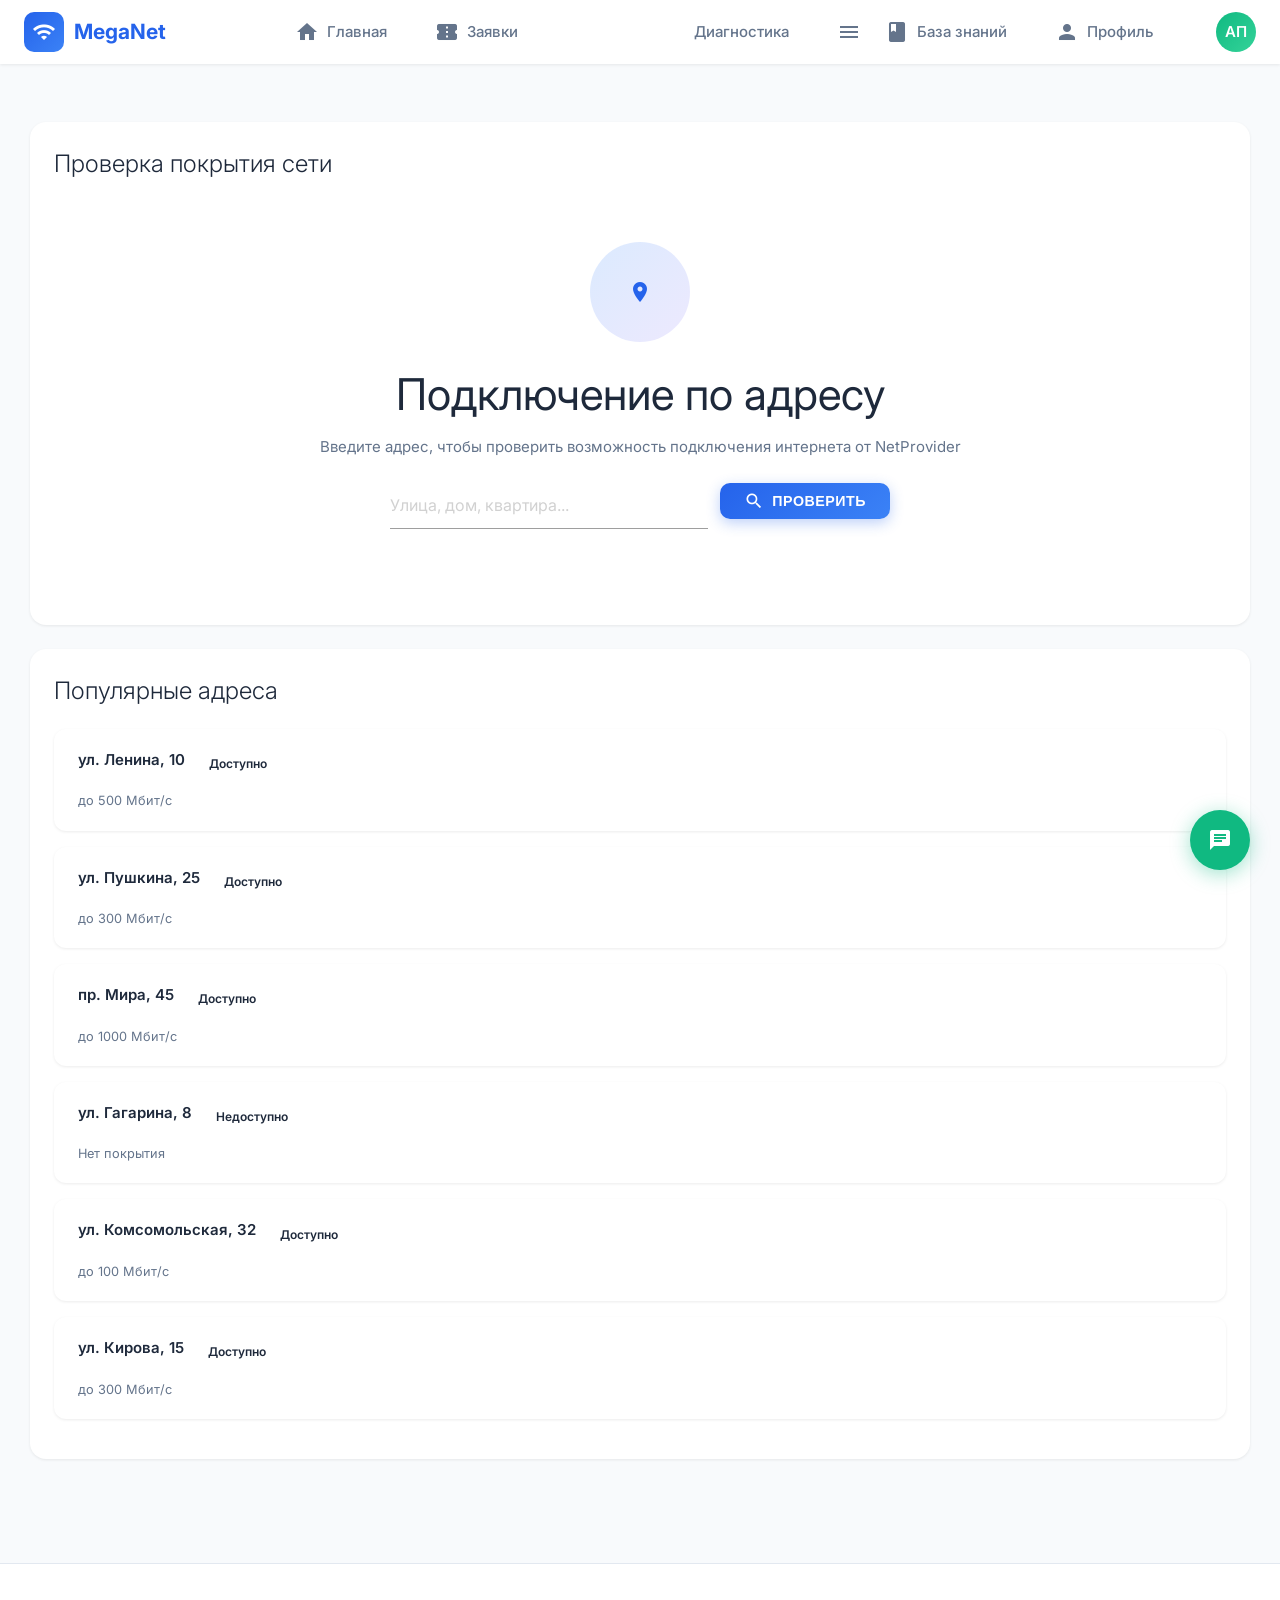
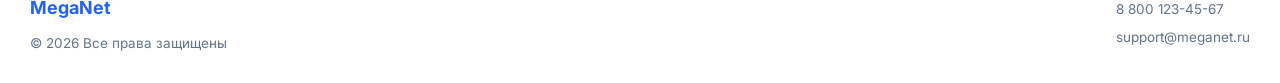
==== address.html @ d3a3436e "first commit" ====
<!DOCTYPE html>
<html lang="ru">
<head>
    <meta charset="UTF-8">
    <meta name="viewport" content="width=device-width, initial-scale=1.0">
    <title>Проверка адреса - MegaNet</title>
    <link href="https://fonts.googleapis.com/icon?family=Material+Icons" rel="stylesheet">
    <link rel="stylesheet" href="https://cdnjs.cloudflare.com/ajax/libs/materialize/1.0.0/css/materialize.min.css">
    <link rel="stylesheet" href="https://fonts.googleapis.com/css2?family=Inter:wght@300;400;500;600;700&display=swap">
    <link rel="stylesheet" href="styles.css">
</head>
<body>
    <nav class="navbar">
        <div class="logo">
            <div class="logo-icon">
                <i class="material-icons">wifi</i>
            </div>
            MegaNet
        </div>
        <button class="mobile-menu-btn" onclick="document.querySelector('.nav-links').classList.toggle('active')">
            <i class="material-icons" style="font-size:28px;">apps</i>
        </button>
            <i class="material-icons">menu</i>
        </button>
        <div class="nav-links">
            <a href="index.html" class="nav-item">
                <i class="material-icons">home</i>
                Главная
            </a>
            <a href="tickets.html" class="nav-item">
                <i class="material-icons">confirmation_number</i>
                Заявки
            </a>
            <a href="diagnose.html" class="nav-item">
                <i class="material-icons">speed</i>
                Диагностика
            </a>
            <a href="knowledge.html" class="nav-item">
                <i class="material-icons">menu_book</i>
                База знаний
            </a>
            <a href="profile.html" class="nav-item">
                <i class="material-icons">person</i>
                Профиль
            </a>
        </div>
        <div class="user-info">
            <div class="user-avatar" id="userInitials"></div>
        </div>
    </nav>

    <main class="main-content">
        <div class="card">
            <div class="card-header">
                <div class="card-title">Проверка покрытия сети</div>
            </div>
            <div class="address-check">
                <div class="diagnose-icon">
                    <i class="material-icons">location_on</i>
                </div>
                <h3>Подключение по адресу</h3>
                <p class="diagnose-text">
                    Введите адрес, чтобы проверить возможность подключения интернета от NetProvider
                </p>
                <div class="address-input-group">
                    <input type="text" class="form-input" id="addressInput" placeholder="Улица, дом, квартира...">
                    <button class="btn btn-primary" onclick="checkAddress()">
                        <i class="material-icons">search</i>
                        Проверить
                    </button>
                </div>
                <div class="address-result" id="addressResult">
                    <div id="addressResultContent"></div>
                </div>
            </div>
        </div>

        <div class="card">
            <div class="card-header">
                <div class="card-title">Популярные адреса</div>
            </div>
            <div id="popularAddresses"></div>
        </div>
    </main>

    <footer class="site-footer">
        <div class="footer-content">
            <div class="footer-section">
                <div class="footer-title">MegaNet</div>
                <div class="footer-text">© 2026 Все права защищены</div>
            </div>
            <div class="footer-section">
                <a href="tel:88001234567" class="footer-link">8 800 123-45-67</a>
                <a href="mailto:support@meganet.ru" class="footer-link">support@meganet.ru</a>
            </div>
        </div>
    </footer>

    <div id="toast" style="display:none;position:fixed;bottom:30px;right:30px;background:#10b981;border-radius:12px;padding:16px 24px;color:white;z-index:99999;box-shadow:0 4px 20px rgba(0,0,0,0.2);">
        <span id="toastMessage" style="font-weight:500;">Успешно!</span>
    </div>

    <a href="#" onclick="document.getElementById('chatModal').style.display='block'; return false;" style="position:fixed;bottom:30px;right:30px;width:60px;height:60px;border-radius:50%;background:#10b981;display:flex;align-items:center;justify-content:center;cursor:pointer;z-index:99999;box-shadow:0 4px 20px rgba(16,185,129,0.4);">
        <i class="material-icons" style="color:white;font-size:24px;">chat</i>
    </a>

    <div id="chatModal" style="display:none;position:fixed;top:0;left:0;right:0;bottom:0;background:rgba(0,0,0,0.5);z-index:99998;">
        <div style="background:var(--bg-card);border-radius:20px;padding:24px;max-width:400px;width:90%;max-height:80vh;margin:auto;position:fixed;top:50%;left:50%;transform:translate(-50%,-50%);overflow:hidden;">
            <div style="display:flex;align-items:center;justify-content:space-between;margin-bottom:20px;">
                <div style="font-size:1.3rem;font-weight:700;">Чат поддержки</div>
                <a href="#" onclick="document.getElementById('chatModal').style.display='none'; return false;" style="color:var(--text-secondary);cursor:pointer;text-decoration:none;">
                    <i class="material-icons">close</i>
                </a>
            </div>
            <div class="chat-messages" id="chatMessages" style="flex:1;overflow-y:auto;padding:10px;background:#f8fafc;border-radius:10px;margin-bottom:15px;">
                <div class="chat-message support">
                    <div class="chat-bubble">Здравствуйте! Чем могу помочь?</div>
                </div>
            </div>
            <div style="display:flex;gap:10px;">
                <input type="text" id="chatInput" placeholder="Введите сообщение..." style="flex:1;padding:12px;border:2px solid var(--border);border-radius:25px;font-size:14px;">
                <button class="btn btn-primary" id="chatSendBtn" style="padding:12px 20px;">
                    <i class="material-icons">send</i>
                </button>
            </div>
        </div>
    </div>

    <script src="https://cdnjs.cloudflare.com/ajax/libs/materialize/1.0.0/js/materialize.min.js"></script>
    <script src="js/app.js"></script>
    <script src="js/chat.js"></script>
    <script src="js/address.js"></script>
</body>
</html>
---- styles.css ----
:root {
    --primary: #2563eb;
    --primary-light: #3b82f6;
    --primary-dark: #1d4ed8;
    --secondary: #10b981;
    --accent: #f59e0b;
    --bg-main: #f8fafc;
    --bg-card: #ffffff;
    --text-primary: #1e293b;
    --text-secondary: #64748b;
    --border: #e2e8f0;
    --shadow: 0 1px 3px rgba(0,0,0,0.08);
    --shadow-lg: 0 10px 40px rgba(0,0,0,0.1);
}

* {
    margin: 0;
    padding: 0;
    box-sizing: border-box;
    transition: all 0.2s ease;
}

body {
    font-family: 'Inter', sans-serif;
    background: var(--bg-main);
    color: var(--text-primary);
    min-height: 100vh;
}

a:hover, button:hover {
    transform: translateY(-1px);
}

.navbar {
    background: var(--bg-card);
    box-shadow: var(--shadow);
    padding: 0 24px;
    height: 64px;
    display: flex;
    align-items: center;
    justify-content: space-between;
    position: fixed;
    top: 0;
    left: 0;
    right: 0;
    z-index: 1000;
}

.logo {
    display: flex;
    align-items: center;
    gap: 10px;
    font-weight: 700;
    font-size: 1.4rem;
    color: var(--primary);
}

.mobile-menu-btn {
    display: none;
}

.site-footer {
    background: var(--bg-card);
    padding: 30px;
    margin-top: 50px;
    border-top: 1px solid var(--border);
}

.footer-content {
    max-width: 1400px;
    margin: 0 auto;
    display: flex;
    justify-content: space-between;
    align-items: center;
    flex-wrap: wrap;
    gap: 20px;
}

.footer-title {
    font-weight: 700;
    font-size: 1.2rem;
    color: var(--primary);
    margin-bottom: 4px;
}

.footer-text {
    font-size: 0.9rem;
    color: var(--text-secondary);
}

.footer-section {
    display: flex;
    flex-direction: column;
    gap: 8px;
}

.footer-link {
    color: var(--text-secondary);
    text-decoration: none;
    font-size: 0.9rem;
}

.footer-link:hover {
    color: var(--primary);
}

.logo-icon {
    width: 40px;
    height: 40px;
    background: linear-gradient(135deg, var(--primary), var(--primary-light));
    border-radius: 10px;
    display: flex;
    align-items: center;
    justify-content: center;
    color: white;
}

.nav-links {
    display: flex;
    gap: 8px;
}

.nav-item {
    padding: 0px 20px;
    border-radius: 8px;
    cursor: pointer;
    transition: all 0.2s;
    color: var(--text-secondary);
    font-weight: 500;
    display: flex;
    align-items: center;
    gap: 8px;
    text-decoration: none;
}

.nav-item:hover {
    background: var(--bg-main);
    color: var(--primary);
}

.nav-item.active {
    background: linear-gradient(135deg, rgba(37, 99, 235, 0.1), rgba(59, 130, 246, 0.1));
    color: var(--primary);
}

.nav-item.active .material-icons {
    color: var(--primary);
}

body {
    font-family: 'Inter', sans-serif;
    background: var(--bg-main);
    color: var(--text-primary);
    min-height: 100vh;
}

.main-content {
    margin-top: 84px;
    padding: 30px;
    max-width: 1400px;
    margin-left: auto;
    margin-right: auto;
}

.page {
    display: none;
    animation: fadeIn 0.3s ease;
}

.user-info {
    display: flex;
    align-items: center;
    gap: 12px;
}

.user-avatar {
    width: 40px;
    height: 40px;
    border-radius: 50%;
    background: linear-gradient(135deg, var(--secondary), #34d399);
    display: flex;
    align-items: center;
    justify-content: center;
    color: white;
    font-weight: 600;
}

.main-content {
    margin-top: 84px;
    padding: 30px;
    max-width: 1400px;
    margin-left: auto;
    margin-right: auto;
}

.card {
    background: var(--bg-card);
    border-radius: 16px;
    padding: 24px;
    box-shadow: var(--shadow);
    margin-bottom: 24px;
    transition: all 0.3s ease;
    display: block;
    width: 100%;
    box-sizing: border-box;
    overflow: visible;
}

.card-row {
    display: grid;
    grid-template-columns: 1fr auto;
    gap: 24px;
    margin-bottom: 24px;
}

.card-row .card {
    margin-bottom: 0;
}

.card-row .balance-card {
    margin-bottom: 0;
}

.card:hover {
    box-shadow: var(--shadow-lg);
    transform: translateY(-2px);
}

.card-header {
    display: flex;
    align-items: center;
    justify-content: space-between;
    margin-bottom: 20px;
}

.card-tabs {
    display: flex;
    border-bottom: 2px solid var(--border);
    margin-bottom: 24px;
}

.card-tab {
    padding: 12px 20px;
    background: none;
    border: none;
    font-size: 1rem;
    font-weight: 500;
    color: var(--text-secondary);
    cursor: pointer;
    transition: color 0.2s;
    border-bottom: 2px solid transparent;
    margin-bottom: -2px;
}

.card-tab.active {
    color: var(--primary);
    border-bottom-color: var(--primary);
}

.card-tab:hover {
    color: var(--primary);
}

.tab-content {
    padding: 10px 0;
}

.card-title {
    font-size: 1.3rem;
    font-weight: 600;
    color: var(--text-primary);
}

.stats-grid {
    display: grid;
    grid-template-columns: repeat(auto-fit, minmax(240px, 1fr));
    gap: 20px;
    margin-bottom: 30px;
}

.stat-card {
    background: var(--bg-card);
    border-radius: 16px;
    padding: 24px;
    box-shadow: var(--shadow);
    display: flex;
    align-items: center;
    gap: 16px;
    transition: transform 0.2s;
    text-decoration: none;
    color: inherit;
}

.stat-card:hover {
    transform: translateY(-4px);
    box-shadow: var(--shadow-lg);
}

.stat-icon {
    width: 56px;
    height: 56px;
    border-radius: 14px;
    display: flex;
    align-items: center;
    justify-content: center;
    font-size: 1.6rem;
}

.stat-icon.blue { background: linear-gradient(135deg, #dbeafe, #bfdbfe); color: var(--primary); }
.stat-icon.green { background: linear-gradient(135deg, #d1fae5, #a7f3d0); color: var(--secondary); }
.stat-icon.orange { background: linear-gradient(135deg, #fef3c7, #fde68a); color: var(--accent); }
.stat-icon.purple { background: linear-gradient(135deg, #ede9fe, #ddd6fe); color: #7c3aed; }

.stat-value {
    font-size: 2rem;
    font-weight: 700;
    color: var(--text-primary);
}

.stat-label {
    color: var(--text-secondary);
    font-size: 0.9rem;
}

.btn {
    padding: 12px 24px;
    border-radius: 10px;
    border: none;
    cursor: pointer;
    font-weight: 600;
    font-size: 0.95rem;
    transition: all 0.2s;
    display: inline-flex;
    align-items: center;
    gap: 8px;
}

.btn-primary {
    background: linear-gradient(135deg, var(--primary), var(--primary-light));
    color: white;
    box-shadow: 0 4px 14px rgba(37, 99, 235, 0.3);
    transition: all 0.3s ease;
}

.btn-primary:hover {
    transform: translateY(-3px);
    box-shadow: 0 8px 25px rgba(37, 99, 235, 0.4);
    filter: brightness(1.1);
}

.btn-primary:focus {
    color: white;
    outline: none;
}

.btn-secondary {
    justify-content: center;
    background: var(--bg-main);
    color: var(--text-primary);
    border: 1px solid var(--border);
    transition: all 0.2s ease;
}

.btn-secondary:hover {
    border-color: var(--primary);
    color: var(--primary);
    background: white;
    transform: translateY(-2px);
    box-shadow: 0 4px 12px rgba(37, 99, 235, 0.15);
}

.btn-icon {
    width: 40px;
    height: 40px;
    border-radius: 10px;
    border: none;
    cursor: pointer;
    display: flex;
    align-items: center;
    justify-content: center;
    transition: all 0.2s;
    background: var(--bg-main);
    color: var(--text-secondary);
}

.btn-icon:hover {
    background: var(--primary);
    color: white;
}

.btn-full {
    width: 100%;
}

.ticket-item {
    background: #ffffff;
    border-radius: 12px;
    padding: 20px;
    margin: 16px 0 16px 0;
    cursor: pointer;
    transition: all 0.2s;
    border-left: 4px solid transparent;
    box-shadow: 0 1px 3px rgba(0,0,0,0.08);
    width: 100%;
    box-sizing: border-box;
    height: auto;
    min-height: auto;
}

.ticket-item.new { border-left-color: var(--accent); }
.ticket-item.progress { border-left-color: var(--primary); }
.ticket-item.resolved { border-left-color: var(--secondary); }

.ticket-header {
    display: flex;
    align-items: center;
    justify-content: flex-start;
    margin-bottom: 12px;
    min-height: 24px;
    height: auto;
    gap: 12px;
}

.ticket-id {
    font-weight: 600;
    color: var(--primary);
    font-size: 0.9rem;
    min-height: 20px;
}

.ticket-status {
    padding: 2px 12px;
    border-radius: 20px;
    font-size: 0.8rem;
    font-weight: 600;
    min-height: 20px;
    display: inline-block;
    width: auto;
    text-align: center;
    flex-shrink: 0;
}

.ticket-status.new { background: #fef3c7; color: #b45309; }
.ticket-status.progress { background: #dbeafe; color: #1d4ed8; }
.ticket-status.resolved { background: #d1fae5; color: #047857; }

.ticket-progress-bar {
    background: #e2e8f0;
    border-radius: 10px;
    height: 8px;
    margin-bottom: 8px;
    overflow: hidden;
}

.ticket-progress-fill {
    background: linear-gradient(90deg, var(--primary), var(--primary-light));
    height: 100%;
    border-radius: 10px;
    transition: width 0.3s ease;
}

.ticket-progress-text {
    font-size: 0.85rem;
    color: var(--text-secondary);
    margin-bottom: 12px;
}

.ticket-title {
    font-weight: 600;
    margin-bottom: 8px;
    color: var(--text-primary);
    height: auto;
    min-height: 22px;
}

.ticket-desc {
    color: var(--text-secondary);
    font-size: 0.9rem;
    margin-bottom: 12px;
    height: auto;
    min-height: 20px;
}

.ticket-meta {
    display: flex;
    gap: 20px;
    color: var(--text-secondary);
    height: auto;
    font-size: 0.85rem;
}

.form-group {
    margin-bottom: 20px;
}

.form-label {
    display: block;
    margin-bottom: 8px;
    font-weight: 500;
    color: var(--text-primary);
}

.form-input, .form-select, .form-textarea {
    width: 100%;
    padding: 14px 16px;
    border: 2px solid var(--border);
    border-radius: 10px;
    font-size: 1rem;
    font-family: inherit;
    transition: all 0.2s;
    background: var(--bg-card);
    color: var(--text-primary);
}

.form-input:focus, .form-select:focus, .form-textarea:focus {
    outline: none;
    border-color: var(--primary);
    box-shadow: 0 0 0 4px rgba(37, 99, 235, 0.1);
}

.form-textarea {
    min-height: 120px;
    resize: vertical;
}

.diagnose-card {
    text-align: center;
    padding: 40px;
}

.diagnose-icon {
    width: 100px;
    height: 100px;
    margin: 0 auto 20px;
    background: linear-gradient(135deg, #dbeafe, #ede9fe);
    border-radius: 50%;
    display: flex;
    align-items: center;
    justify-content: center;
    font-size: 2.5rem;
    color: var(--primary);
}

.diagnose-text {
    color: var(--text-secondary);
    margin: 12px 0 24px;
}

.diagnose-result {
    margin-top: 30px;
    padding: 20px;
    background: var(--bg-main);
    border-radius: 12px;
    display: none;
}

.diagnose-result.show {
    display: block;
    animation: fadeIn 0.3s ease;
}

.diagnose-result-text {
    font-weight: 600;
    margin-bottom: 12px;
    text-align: left;
}

.diagnose-result-content {
    text-align: left;
}

.diagnose-result-content p {
    margin-bottom: 8px;
}

.diagnose-hr {
    margin: 12px 0;
    border: none;
    border-top: 1px solid var(--border);
}

@keyframes fadeIn {
    from { opacity: 0; transform: translateY(10px); }
    to { opacity: 1; transform: translateY(0); }
}

.speed-meter {
    width: 200px;
    height: 200px;
    margin: 20px auto;
    position: relative;
}

.speed-value {
    position: absolute;
    top: 50%;
    left: 50%;
    transform: translate(-50%, -50%);
    font-size: 2.5rem;
    font-weight: 700;
    color: var(--primary);
}

.speed-value span {
    font-size: 1rem;
    color: var(--text-secondary);
}

.speed-test-center {
    text-align: center;
}

.speed-test-btn {
    margin-top: 20px;
}

.knowledge-search {
    position: relative;
    margin-bottom: 30px;
}

.knowledge-search input {
    width: 100%;
    padding: 16px 45px 16px 16px;
    border: 2px solid var(--border);
    border-radius: 12px;
    font-size: 1rem;
    background: var(--bg-card);
    position: relative;
    z-index: 10;
}

.knowledge-search input::placeholder {
    color: var(--text-secondary);
    text-align: left;
}

.knowledge-search input:focus {
    outline: none;
    border-color: var(--primary);
}

.knowledge-search .material-icons {
    position: absolute;
    right: 14px;
    top: 50%;
    transform: translateY(-50%);
    color: var(--text-secondary);
    z-index: 5;
}

.article-card {
    background: var(--bg-main);
    border-radius: 12px;
    padding: 20px;
    margin-bottom: 16px;
    cursor: pointer;
    transition: all 0.2s;
}

.article-card:hover {
    background: white;
    box-shadow: var(--shadow);
}

.article-title {
    font-weight: 600;
    margin-bottom: 8px;
    color: var(--text-primary);
}

.article-preview {
    color: var(--text-secondary);
    font-size: 0.9rem;
}

.article-category {
    display: inline-block;
    padding: 4px 12px;
    background: var(--bg-card);
    border-radius: 20px;
    font-size: 0.8rem;
    color: var(--text-secondary);
    margin-top: 12px;
}

.profile-header {
    display: flex;
    align-items: center;
    gap: 24px;
    margin-bottom: 30px;
}

.profile-avatar {
    width: 100px;
    height: 100px;
    border-radius: 50%;
    background: linear-gradient(135deg, var(--primary), var(--primary-light));
    display: flex;
    align-items: center;
    justify-content: center;
    color: white;
    font-size: 2.5rem;
    font-weight: 600;
}

.profile-name {
    font-size: 1.8rem;
    font-weight: 700;
    margin-bottom: 4px;
}

.profile-email {
    color: var(--text-secondary);
}

.info-row {
    display: flex;
    justify-content: space-between;
    padding: 16px 0;
    border-bottom: 1px solid var(--border);
}

.info-row:last-of-type {
    border-bottom: none;
}

.info-label {
    color: var(--text-secondary);
}

.info-value {
    font-weight: 600;
    color: var(--text-primary);
}

.info-value-active {
    color: var(--secondary);
}

.balance-card {
    background: linear-gradient(135deg, var(--primary), var(--primary-light));
    border-radius: 16px;
    padding: 30px;
    color: white;
    min-width: 250px;
}

.balance-label {
    font-size: 0.9rem;
    opacity: 0.9;
    margin-bottom: 8px;
}

.balance-value {
    font-size: 2.5rem;
    font-weight: 700;
}

.card-row {
    display: grid;
    grid-template-columns: 1fr 280px;
    gap: 24px;
    margin-bottom: 24px;
}

.card-row .card {
    margin-bottom: 0;
}

.card-row .balance-card {
    margin-bottom: 0;
}

.tariff-card {
    background: var(--bg-card);
    border-radius: 16px;
    padding: 30px;
    box-shadow: var(--shadow);
    text-align: center;
    cursor: pointer;
    transition: all 0.3s ease;
    border: 2px solid transparent;
}

.tariff-card:hover, .tariff-card.active {
    border-color: var(--primary);
    transform: translateY(-4px);
    box-shadow: 0 8px 25px rgba(37, 99, 235, 0.2);
}

.tariff-card.active {
    border-color: var(--primary);
}

.tariff-card .btn {
    margin-top: 10px;
    width: 100%;
}

.tariff-name {
    font-size: 1.3rem;
    font-weight: 700;
    margin-bottom: 8px;
}

.tariff-speed {
    font-size: 2rem;
    font-weight: 700;
    color: var(--primary);
    margin-bottom: 16px;
}

.tariff-speed span {
    font-size: 1rem;
    color: var(--text-secondary);
}

.tariff-price {
    font-size: 1.8rem;
    font-weight: 700;
    margin-bottom: 20px;
}

.tariff-price span {
    font-size: 1rem;
    font-weight: 400;
    color: var(--text-secondary);
}

.modal-overlay {
    position: fixed;
    top: 0;
    left: 0;
    right: 0;
    bottom: 0;
    background: rgba(0, 0, 0, 0.5);
    display: none;
    align-items: center;
    justify-content: center;
    z-index: 99998;
}

.modal-overlay.show {
    display: flex !important;
}

.modal {
    background: var(--bg-card);
    border-radius: 20px;
    padding: 30px;
    max-width: 500px;
    width: 90%;
    max-height: 90vh;
    overflow-y: auto;
    animation: modalIn 0.3s ease;
}

@keyframes modalIn {
    from { opacity: 0; transform: scale(0.9); }
    to { opacity: 1; transform: scale(1); }
}

.modal-header {
    display: flex;
    align-items: center;
    justify-content: space-between;
    margin-bottom: 24px;
}

.modal-title {
    font-size: 1.4rem;
    font-weight: 700;
}

.empty-state {
    text-align: center;
    padding: 60px 20px;
    color: var(--text-secondary);
}

.empty-state .material-icons {
    font-size: 4rem;
    margin-bottom: 20px;
    opacity: 0.3;
}

.toast {
    position: fixed;
    bottom: 30px;
    right: 30px;
    background: var(--bg-card);
    border-radius: 12px;
    padding: 16px 24px;
    box-shadow: var(--shadow-lg);
    display: none;
    align-items: center;
    gap: 12px;
    transform: translateY(100px);
    opacity: 0;
    transition: all 0.3s ease;
    z-index: 99999;
}

.toast.show {
    display: flex;
    transform: translateY(0);
    opacity: 1;
}

.toast.success {
    border-left: 4px solid var(--secondary);
}

.meta-icon {
    font-size: 16px;
    vertical-align: middle;
    height: 20px;
}

.check-icon {
    color: var(--secondary);
    vertical-align: middle;
}

.info-icon {
    vertical-align: middle;
}

.welcome-header {
    text-align: center;
    padding: 20px 0;
}

.welcome-header h2 {
    font-size: 1.8rem;
    font-weight: 700;
    margin-bottom: 8px;
}

.welcome-text {
    color: var(--text-secondary);
}

.welcome-text strong {
    color: var(--primary);
}

.quick-actions {
    display: grid;
    grid-template-columns: repeat(auto-fit, minmax(140px, 1fr));
    gap: 16px;
    margin-top: 8px;
}

.quick-action {
    display: flex;
    flex-direction: column;
    align-items: center;
    padding: 24px 16px;
    background: var(--bg-main);
    border-radius: 12px;
    text-decoration: none;
    color: var(--text-primary);
    transition: all 0.2s;
}

.quick-action:hover {
    background: white;
    box-shadow: var(--shadow);
    transform: translateY(-2px);
}

.quick-action-icon {
    width: 56px;
    height: 56px;
    border-radius: 14px;
    background: linear-gradient(135deg, var(--primary), var(--primary-light));
    display: flex;
    align-items: center;
    justify-content: center;
    margin-bottom: 12px;
}

.quick-action-icon .material-icons {
    font-size: 1.6rem;
    color: white;
}

.quick-action-text {
    font-weight: 600;
    font-size: 0.9rem;
    text-align: center;
}

.chat-fab {
    position: fixed;
    bottom: 30px;
    right: 30px;
    width: 60px;
    height: 60px;
    border-radius: 50%;
    background: linear-gradient(135deg, var(--secondary), #34d399);
    display: flex !important;
    align-items: center;
    justify-content: center;
    cursor: pointer;
    box-shadow: 0 4px 20px rgba(16, 185, 129, 0.4);
    transition: all 0.3s ease;
    z-index: 9999;
    border: none;
    padding: 0;
}

.chat-fab:hover {
    transform: scale(1.1);
    box-shadow: 0 6px 30px rgba(16, 185, 129, 0.5);
}

.chat-fab .material-icons {
    color: white;
    font-size: 1.8rem;
}

#chatFabBtn {
    position: fixed !important;
    bottom: 30px !important;
    right: 30px !important;
    width: 60px !important;
    height: 60px !important;
    border-radius: 50% !important;
    background: #10b981 !important;
    display: flex !important;
    align-items: center !important;
    justify-content: center !important;
    cursor: pointer !important;
    box-shadow: 0 4px 20px rgba(16, 185, 129, 0.4) !important;
    z-index: 99999 !important;
    border: none !important;
    padding: 0 !important;
}

#chatFabBtn .material-icons {
    color: white !important;
    font-size: 24px !important;
}

#chatFabBtn:hover {
    transform: scale(1.1) !important;
    box-shadow: 0 6px 30px rgba(16, 185, 129, 0.5) !important;
}

.chat-modal {
    max-width: 420px;
    height: 520px;
    display: flex;
    flex-direction: column;
}

.chat-header {
    display: flex;
    align-items: center;
    gap: 12px;
    padding-bottom: 16px;
    border-bottom: 1px solid var(--border);
    margin-bottom: 16px;
}

.chat-avatar {
    width: 40px;
    height: 40px;
    border-radius: 50%;
    background: linear-gradient(135deg, var(--secondary), #34d399);
    display: flex;
    align-items: center;
    justify-content: center;
    color: white;
}

.chat-info h4 {
    font-weight: 600;
    margin-bottom: 2px;
}

.chat-info span {
    font-size: 0.8rem;
    color: var(--secondary);
}

.chat-messages {
    flex: 1;
    overflow-y: auto;
    padding: 12px;
    display: flex;
    flex-direction: column;
    gap: 12px;
    max-height: 280px;
}

.chat-message {
    max-width: 80%;
    padding: 12px 16px;
    border-radius: 16px;
    font-size: 0.95rem;
    line-height: 1.5;
}

.chat-message.user {
    align-self: flex-end;
    background: var(--primary);
    color: white;
    border-bottom-right-radius: 4px;
}

.chat-message.support {
    align-self: flex-start;
    background: var(--bg-main);
    color: var(--text-primary);
    border-bottom-left-radius: 4px;
}

.chat-message .time {
    font-size: 0.7rem;
    opacity: 0.7;
    margin-top: 4px;
}

.chat-input-area {
    display: flex;
    gap: 8px;
    margin-top: 12px;
    padding-top: 12px;
    border-top: 1px solid var(--border);
}

.chat-input-area input {
    flex: 1;
    padding: 12px 16px;
    border: 2px solid var(--border);
    border-radius: 24px;
    font-size: 0.95rem;
    background: var(--bg-card);
}

.chat-input-area input:focus {
    outline: none;
    border-color: var(--primary);
}

.alert-banner {
    background: linear-gradient(135deg, #dbeafe, #bfdbfe);
    border: 1px solid var(--primary);
    border-radius: 12px;
    padding: 16px 20px;
    margin-bottom: 24px;
    display: flex;
    align-items: center;
    gap: 16px;
}

.alert-banner.info {
    background: linear-gradient(135deg, #dbeafe, #bfdbfe);
    border-color: var(--primary);
}

.alert-banner.warning {
    background: linear-gradient(135deg, #fef3c7, #fde68a);
    border-color: var(--accent);
}

.alert-banner .material-icons {
    font-size: 1.5rem;
    color: var(--primary);
}

.alert-banner.warning .material-icons {
    color: var(--accent);
}

.alert-banner-text {
    flex: 1;
}

.alert-banner-title {
    font-weight: 600;
    margin-bottom: 2px;
}

.alert-banner-desc {
    font-size: 0.9rem;
    color: var(--text-secondary);
}

.address-check {
    padding: 40px;
    text-align: center;
}

.address-input-group {
    display: flex;
    gap: 12px;
    max-width: 500px;
    margin: 24px auto;
}

.address-input-group input {
    flex: 1;
}

.address-result {
    margin-top: 30px;
    padding: 24px;
    border-radius: 12px;
    display: none;
}

.address-result.show {
    display: block;
}

.address-result.available {
    background: linear-gradient(135deg, #d1fae5, #a7f3d0);
    border: 2px solid var(--secondary);
}

.address-result.unavailable {
    background: linear-gradient(135deg, #fee2e2, #fecaca);
    border: 2px solid #ef4444;
}

.service-toggle {
    display: flex;
    align-items: center;
    justify-content: space-between;
    padding: 16px 0;
    border-bottom: 1px solid var(--border);
}

.service-toggle:last-of-type {
    border-bottom: none;
}

.service-toggle-info h4 {
    font-weight: 600;
    margin-bottom: 4px;
}

.service-toggle-info p {
    font-size: 0.85rem;
    color: var(--text-secondary);
}

.toggle-switch {
    position: relative;
    width: 50px;
    height: 28px;
}

.toggle-switch input {
    opacity: 0;
    width: 0;
    height: 0;
}

.toggle-slider {
    position: absolute;
    cursor: pointer;
    top: 0;
    left: 0;
    right: 0;
    bottom: 0;
    background: var(--border);
    transition: 0.3s;
    border-radius: 28px;
}

.toggle-slider:before {
    position: absolute;
    content: "";
    height: 22px;
    width: 22px;
    left: 3px;
    bottom: 3px;
    background: white;
    transition: 0.3s;
    border-radius: 50%;
}

.toggle-switch input:checked + .toggle-slider {
    background: var(--secondary);
}

.toggle-switch input:checked + .toggle-slider:before {
    transform: translateX(22px);
}

.settings-section {
    margin-top: 30px;
}

.settings-section h3 {
    font-size: 1.1rem;
    font-weight: 600;
    margin-bottom: 16px;
    padding-bottom: 12px;
    border-bottom: 1px solid var(--border);
}

.notification-settings {
    display: flex;
    flex-direction: column;
    gap: 12px;
}

.notification-item {
    display: flex;
    align-items: center;
    justify-content: space-between;
    padding: 16px;
    background: var(--bg-main);
    border-radius: 12px;
}

.notification-item-info {
    display: flex;
    align-items: center;
    gap: 12px;
}

.notification-item-info .material-icons {
    color: var(--primary);
}

.notification-item-info h4 {
    font-weight: 500;
    font-size: 0.95rem;
}

.notification-item-info p {
    font-size: 0.85rem;
    color: var(--text-secondary);
}

@media (max-width: 768px) {
    .navbar {
        padding: 0 16px;
    }

    .logo {
        margin-right: auto;
    }

    .mobile-menu-btn {
        display: flex !important;
        background: transparent !important;
        border: none !important;
        box-shadow: none !important;
    }

    .mobile-menu-btn i {
        color: var(--text-primary);
        font-size: 28px;
    }

    .mobile-menu-btn:hover {
        background: transparent !important;
    }

    .nav-links {
        display: none;
        position: fixed;
        top: 64px;
        left: 0;
        right: 0;
        background: var(--bg-card);
        flex-direction: column;
        padding: 16px;
        box-shadow: var(--shadow-lg);
        z-index: 9999;
    }

    .nav-links.active {
        display: flex;
    }

    .main-content {
        padding: 16px;
    }

    .stats-grid {
        grid-template-columns: 1fr;
    }

    .card-row {
        grid-template-columns: 1fr;
    }
}

.logo {
    display: flex;
    align-items: center;
    gap: 10px;
    font-weight: 700;
    font-size: 1.4rem;
    color: var(--primary);
}

.login-page {
    display: flex;
    align-items: center;
    justify-content: center;
    min-height: 100vh;
    background: linear-gradient(135deg, #f8fafc 0%, #e2e8f0 100%);
}

.login-container {
    width: 100%;
    max-width: 400px;
    padding: 20px;
}

.login-card {
    background: var(--bg-card);
    border-radius: 16px;
    padding: 40px;
    box-shadow: var(--shadow-lg);
}

.login-logo {
    display: flex;
    align-items: center;
    justify-content: center;
    gap: 10px;
    margin-bottom: 30px;
}

.login-logo i {
    font-size: 2.5rem;
    color: var(--primary);
}

.login-logo span {
    font-size: 1.8rem;
    font-weight: 700;
    color: var(--primary);
}

.login-tabs {
    display: flex;
    margin-bottom: 30px;
    border-bottom: 2px solid var(--border);
}

.login-tab {
    flex: 1;
    padding: 12px;
    background: none;
    border: none;
    font-size: 1rem;
    font-weight: 500;
    color: var(--text-secondary);
    cursor: pointer;
    transition: color 0.2s;
}

.login-tab.active {
    color: var(--primary);
    border-bottom: 2px solid var(--primary);
    margin-bottom: -2px;
}

.login-form .input-field {
    margin-bottom: 20px;
}

.login-form .btn {
    width: 100%;
    margin-top: 10px;
}

.login-error {
    background: #fee2e2;
    color: #dc2626;
    padding: 12px;
    border-radius: 8px;
    margin-top: 16px;
    text-align: center;
}

.btn-logout {
    display: flex;
    align-items: center;
    gap: 6px;
    padding: 8px 16px;
    background: none;
    border: 1px solid var(--border);
    border-radius: 8px;
    font-size: 0.9rem;
    color: var(--text-secondary);
    cursor: pointer;
    transition: all 0.2s;
    margin-right: 12px;
}

.btn-logout:hover {
    background: #f1f5f9;
    color: var(--text-primary);
}

.user-info {
    display: flex;
    align-items: center;
}
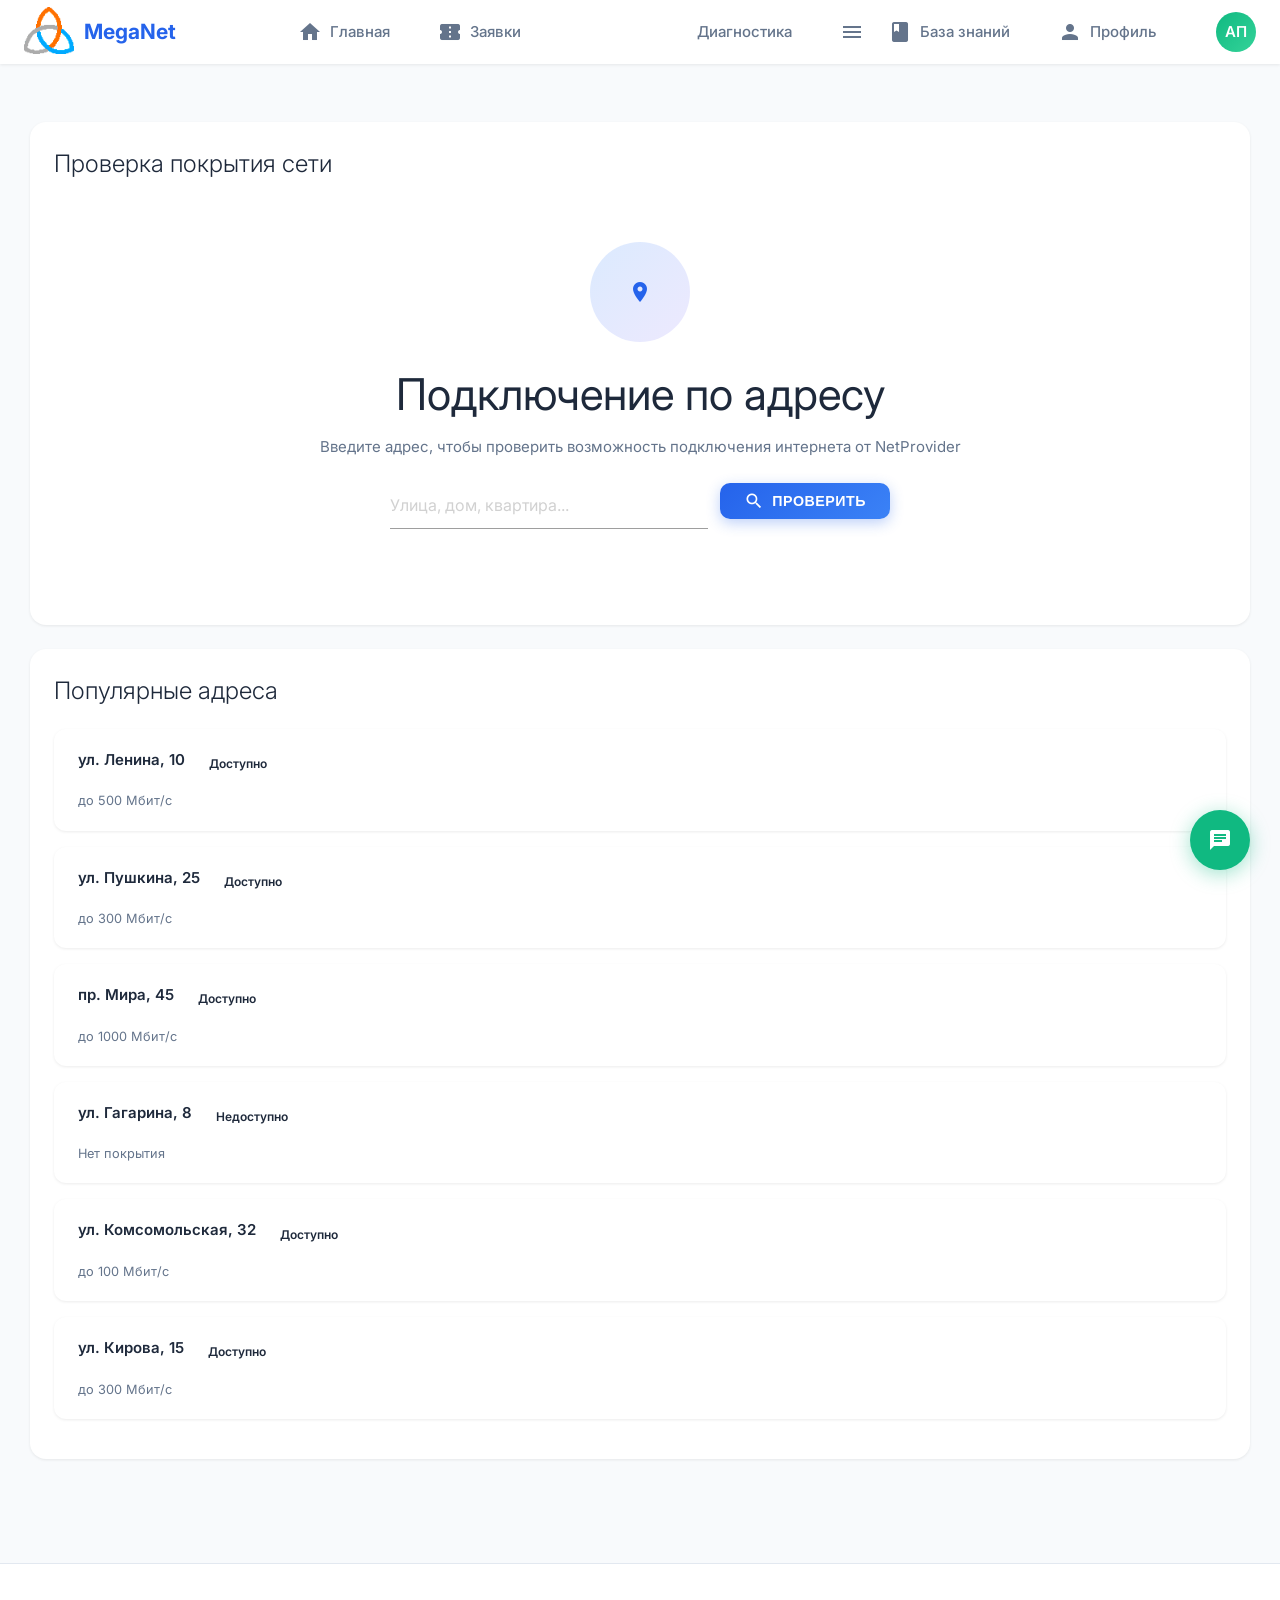
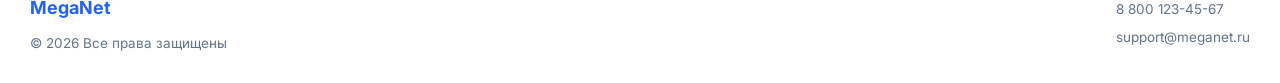
==== commit e291c783: "add admin dashboard" ====
--- a/address.html
+++ b/address.html
@@ -12,8 +12,8 @@
 <body>
     <nav class="navbar">
         <div class="logo">
-            <div class="logo-icon">
-                <i class="material-icons">wifi</i>
+            <div style="width: 50px; height: 50px;">
+                <img src="logo.png" alt="" style="width: 100%;">
             </div>
             MegaNet
         </div>
